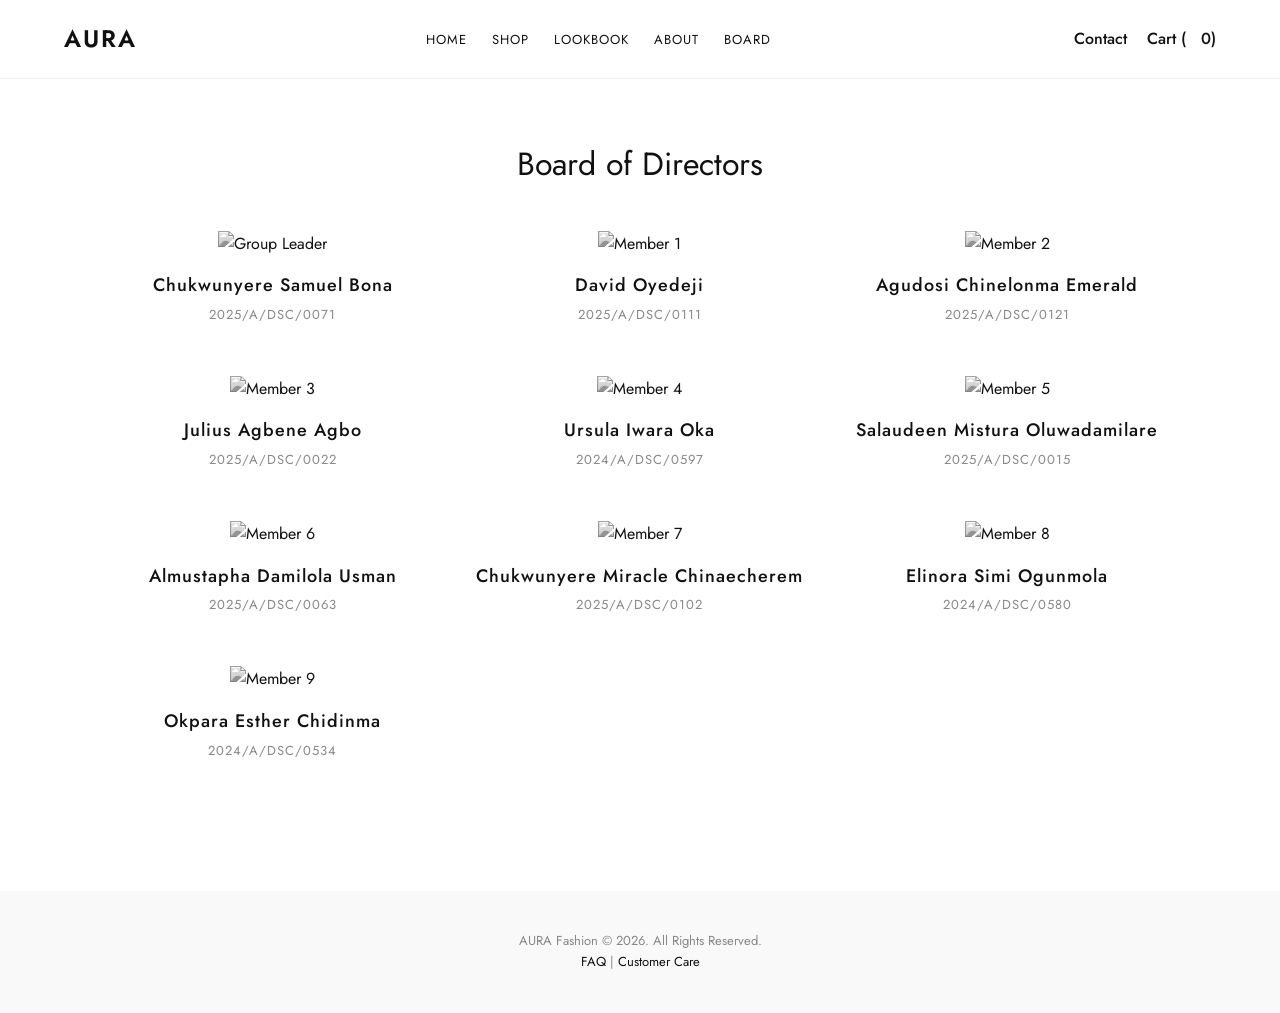
==== board.html @ 8ad11001 "Add files via upload" ====
<!DOCTYPE html>
<html lang="en">
<head>
    <meta charset="UTF-8">
    <meta name="viewport" content="width=device-width, initial-scale=1.0">
    <title>Board of Directors | AURA</title>
    <link rel="stylesheet" href="style.css">
</head>
<body>

    <header>
        <div class="logo"><a href="index.html">AURA</a></div>
        <nav>
            <ul>
                <li><a href="index.html">Home</a></li>
                <li><a href="shop.html">Shop</a></li>
                <li><a href="lookbook.html">Lookbook</a></li>
                <li><a href="about.html">About</a></li>
                <li><a href="board.html">Board</a></li> </ul>
        </nav>
        <div class="header-icons">
            <span><a href="contact.html">Contact</a></span>
            <span><a href="cart.html">Cart (<span id="cart-count">0</span>)</a></span>
        </div>
    </header>

    <main class="container">
        <h1 class="page-title">Board of Directors</h1>
        
        <div class="grid-container">
            <div class="team-card">
                <img src="images/bina.jpg" alt="Group Leader">
                <h3>Chukwunyere Samuel Bona</h3>
                <p>2025/A/DSC/0071</p>
            </div>
            <div class="team-card">
                <img src="images/dee.jpg" alt="Member 1">
                <h3>David Oyedeji</h3>
                <p>2025/A/DSC/0111</p>
            </div>
            <div class="team-card">
                <img src="images/chinelo.jpg" alt="Member 2">
                <h3>Agudosi Chinelonma Emerald</h3>
                <p>2025/A/DSC/0121</p>
            </div>
            <div class="team-card">
                <img src="images/agbo.jpg" alt="Member 3">
                <h3>Julius Agbene Agbo </h3>
                <p>2025/A/DSC/0022</p>
            </div>
            <div class="team-card">
                <img src="images/ursala.jpg"alt="Member 4">
                <h3>Ursula Iwara Oka </h3>
                <p>2024/A/DSC/0597</p>
            </div>
            <div class="team-card">
                <img src="images/mistura.jpg" alt="Member 5">
                <h3>Salaudeen Mistura Oluwadamilare</h3>
                <p>2025/A/DSC/0015</p>
            </div>
            <div class="team-card">
                <img src="images/l1.jpg" alt="Member 6">
                <h3>Almustapha Damilola Usman</h3>
                <p>2025/A/DSC/0063</p>
            </div>
            <div class="team-card">
                <img src="images/l2.jpg" alt="Member 7">
                <h3>Chukwunyere Miracle Chinaecherem</h3>
                <p>2025/A/DSC/0102</p>
            </div>
            <div class="team-card">
                <img src="images/l2.jpg" alt="Member 8">
                <h3>Elinora Simi Ogunmola</h3>
                <p>2024/A/DSC/0580</p>
            </div>
            <div class="team-card">
                <img src="images/l2.jpg" alt="Member 9">
                <h3>Okpara Esther Chidinma</h3>
                <p>2024/A/DSC/0534</p>
            </div>               
        </div>
    </main>

    <footer>
        <p>AURA Fashion © 2026. All Rights Reserved.</p>
        <p><a href="faq.html">FAQ</a> | <a href="contact.html">Customer Care</a></p>
    </footer>

    <script src="script.js"></script>
</body>
</html>
---- style.css ----
/* style.css */
@import url('https://fonts.googleapis.com/css2?family=Jost:wght@300;400;500;600&display=swap');

:root {
    --primary-color: #111;
    --secondary-color: #fff;
    --accent-color: #888;
    --bg-light: #f9f9f9;
}

* {
    margin: 0;
    padding: 0;
    box-sizing: border-box;
    font-family: 'Jost', sans-serif;
}

body {
    background-color: var(--secondary-color);
    color: var(--primary-color);
    line-height: 1.6;
}

a {
    text-decoration: none;
    color: var(--primary-color);
    transition: color 0.3s;
}

a:hover { color: var(--accent-color); }

/* --- HEADER & NAVIGATION --- */
header {
    display: flex;
    justify-content: space-between;
    align-items: center;
    padding: 20px 5%;
    border-bottom: 1px solid #eee;
    position: sticky;
    top: 0;
    background: white;
    z-index: 100;
}

.logo {
    font-size: 24px;
    font-weight: 600;
    letter-spacing: 2px;
}

nav ul {
    display: flex;
    list-style: none;
    gap: 25px;
}

nav ul li a {
    text-transform: uppercase;
    font-size: 13px;
    letter-spacing: 1px;
}

.header-icons span {
    margin-left: 15px;
    cursor: pointer;
    font-weight: 500;
}

/* --- HERO SECTION (Home) --- */
.hero {
    height: 80vh;
    background: url('https://images.unsplash.com/photo-1490481651871-ab68de25d43d?q=80&w=2070&auto=format&fit=crop') center/cover;
    display: flex;
    align-items: center;
    justify-content: center;
    text-align: center;
    color: white;
}

.hero-content h1 {
    font-size: 50px;
    letter-spacing: 4px;
    margin-bottom: 20px;
}

.btn {
    padding: 12px 30px;
    background: var(--primary-color);
    color: var(--secondary-color);
    text-transform: uppercase;
    font-size: 12px;
    letter-spacing: 2px;
    border: none;
    cursor: pointer;
    transition: 0.3s;
}

.btn:hover {
    background: var(--accent-color);
}

/* --- LAYOUT STRUCTURES --- */
.container {
    padding: 60px 5%;
    max-width: 1200px;
    margin: 0 auto;
}

.page-title {
    text-align: center;
    font-size: 32px;
    margin-bottom: 40px;
    font-weight: 400;
}

/* --- GRID LAYOUTS (Shop, Lookbook, Blog) --- */
.grid-container {
    display: grid;
    grid-template-columns: repeat(auto-fit, minmax(250px, 1fr));
    gap: 30px;
}

.product-card, .blog-card {
    text-align: center;
}

.product-card img, .blog-card img, .lookbook-img {
    width: 100%;
    height: 350px;
    object-fit: cover;
    margin-bottom: 15px;
}

.product-card h3 {
    font-size: 16px;
    font-weight: 400;
}

.product-card p {
    color: var(--accent-color);
    margin-top: 5px;
}

/* --- SINGLE PRODUCT --- */
.single-product {
    display: flex;
    gap: 50px;
}
.single-product img {
    flex: 1;
    width: 100%;
    object-fit: cover;
}
.product-details {
    flex: 1;
    display: flex;
    flex-direction: column;
    justify-content: center;
}
.product-details h1 { font-size: 30px; margin-bottom: 10px; }
.product-details .price { font-size: 20px; color: var(--accent-color); margin-bottom: 20px; }

/* --- FORMS (Contact, Checkout) --- */
.form-group {
    margin-bottom: 20px;
}
.form-group input, .form-group textarea {
    width: 100%;
    padding: 12px;
    border: 1px solid #ddd;
    font-family: 'Jost', sans-serif;
}

/* --- CART --- */
.cart-item {
    display: flex;
    justify-content: space-between;
    border-bottom: 1px solid #eee;
    padding: 15px 0;
}

/* --- FOOTER --- */
footer {
    background: var(--bg-light);
    text-align: center;
    padding: 40px 5%;
    margin-top: 50px;
}

footer p {
    color: var(--accent-color);
    font-size: 13px;
}

/* --- RESPONSIVE --- */
@media(max-width: 768px) {
    nav ul { display: none; } /* Mobile menu simplified for demo */
    .single-product { flex-direction: column; }
}

/* ---  BOARD OF DIRECTORS --- */
.team-card {
    text-align: center;
    margin-bottom: 20px;
}

.team-card img {
    width: 100%;
    height: 350px;
    object-fit: cover;
    margin-bottom: 15px;
    filter: grayscale(100%); /* Sleek fashion look */
    transition: filter 0.4s ease;
}

.team-card:hover img {
    filter: grayscale(0%); /* Color returns on hover */
}

.team-card h3 {
    font-size: 18px;
    font-weight: 500;
    letter-spacing: 1px;
}

.team-card p {
    color: var(--accent-color);
    font-size: 13px;
    margin-top: 5px;
    text-transform: uppercase;
    letter-spacing: 1px;
}
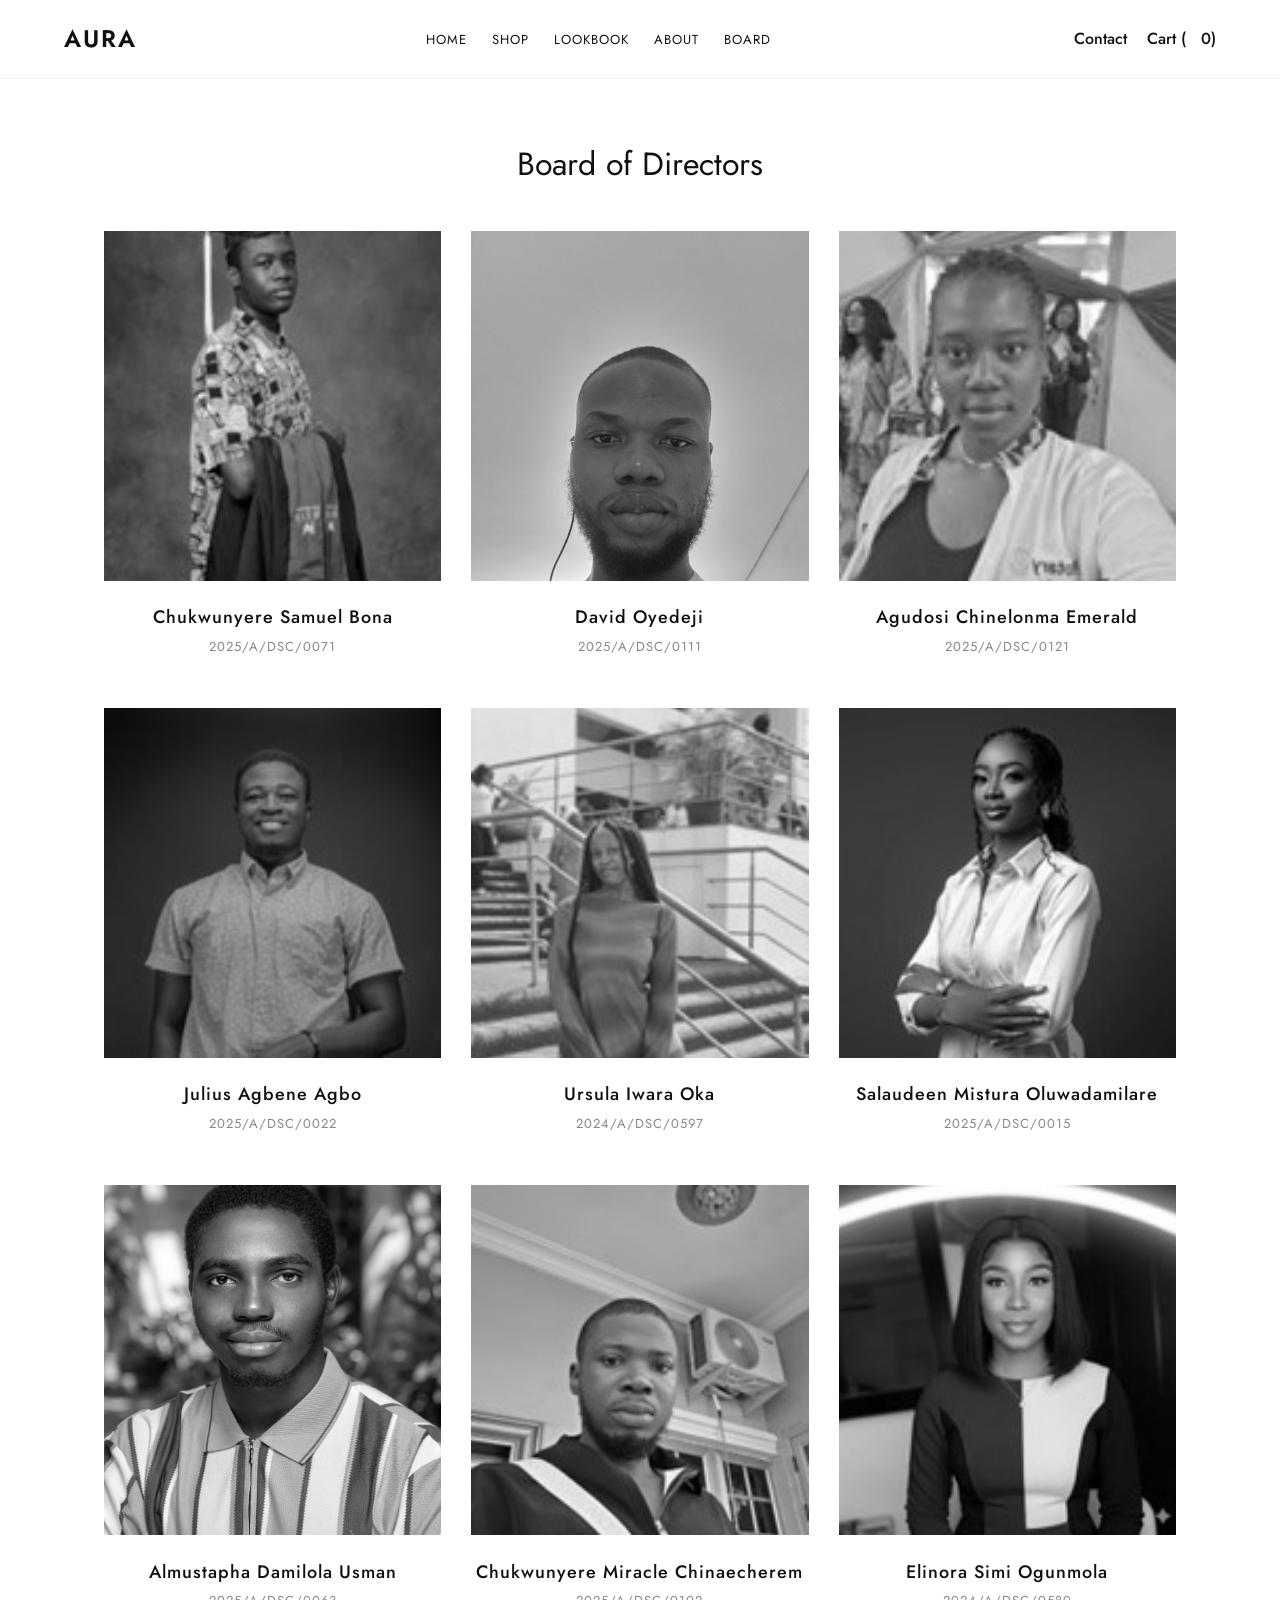
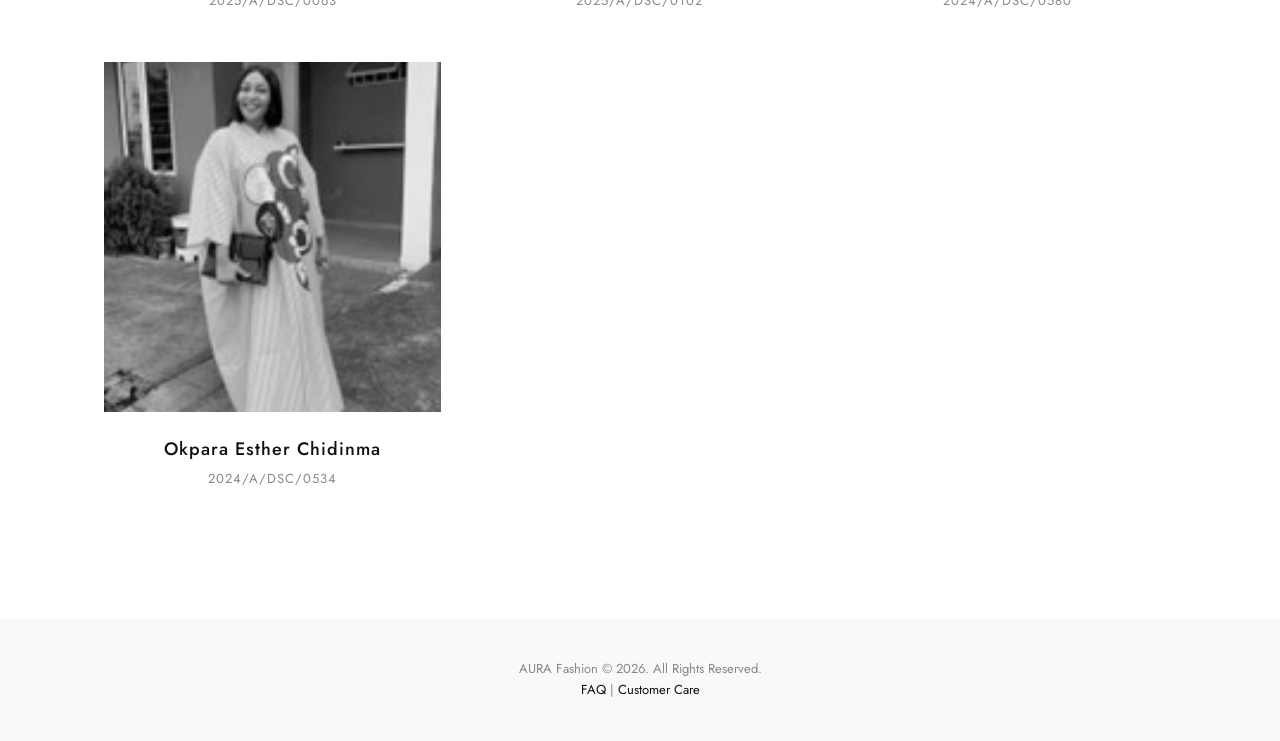
==== commit cb20aa3f: "Update board.html" ====
--- a/board.html
+++ b/board.html
@@ -29,52 +29,52 @@
         
         <div class="grid-container">
             <div class="team-card">
-                <img src="images/bina.jpg" alt="Group Leader">
+                <img src="bina.jpg" alt="Group Leader">
                 <h3>Chukwunyere Samuel Bona</h3>
                 <p>2025/A/DSC/0071</p>
             </div>
             <div class="team-card">
-                <img src="images/dee.jpg" alt="Member 1">
+                <img src="dee.jpg" alt="Member 1">
                 <h3>David Oyedeji</h3>
                 <p>2025/A/DSC/0111</p>
             </div>
             <div class="team-card">
-                <img src="images/chinelo.jpg" alt="Member 2">
+                <img src="chinelo.jpg" alt="Member 2">
                 <h3>Agudosi Chinelonma Emerald</h3>
                 <p>2025/A/DSC/0121</p>
             </div>
             <div class="team-card">
-                <img src="images/agbo.jpg" alt="Member 3">
+                <img src="agbo.jpg" alt="Member 3">
                 <h3>Julius Agbene Agbo </h3>
                 <p>2025/A/DSC/0022</p>
             </div>
             <div class="team-card">
-                <img src="images/ursala.jpg"alt="Member 4">
+                <img src="ursala.jpg"alt="Member 4">
                 <h3>Ursula Iwara Oka </h3>
                 <p>2024/A/DSC/0597</p>
             </div>
             <div class="team-card">
-                <img src="images/mistura.jpg" alt="Member 5">
+                <img src="mistura.jpg" alt="Member 5">
                 <h3>Salaudeen Mistura Oluwadamilare</h3>
                 <p>2025/A/DSC/0015</p>
             </div>
             <div class="team-card">
-                <img src="images/l1.jpg" alt="Member 6">
+                <img src="almustapha.jpg" alt="Member 6">
                 <h3>Almustapha Damilola Usman</h3>
                 <p>2025/A/DSC/0063</p>
             </div>
             <div class="team-card">
-                <img src="images/l2.jpg" alt="Member 7">
+                <img src="chukwu_m.jpg" alt="Member 7">
                 <h3>Chukwunyere Miracle Chinaecherem</h3>
                 <p>2025/A/DSC/0102</p>
             </div>
             <div class="team-card">
-                <img src="images/l2.jpg" alt="Member 8">
+                <img src="elinora.jpg" alt="Member 8">
                 <h3>Elinora Simi Ogunmola</h3>
                 <p>2024/A/DSC/0580</p>
             </div>
             <div class="team-card">
-                <img src="images/l2.jpg" alt="Member 9">
+                <img src="okpara.jpg" alt="Member 9">
                 <h3>Okpara Esther Chidinma</h3>
                 <p>2024/A/DSC/0534</p>
             </div>               
@@ -88,4 +88,4 @@
 
     <script src="script.js"></script>
 </body>
-</html>+</html>
